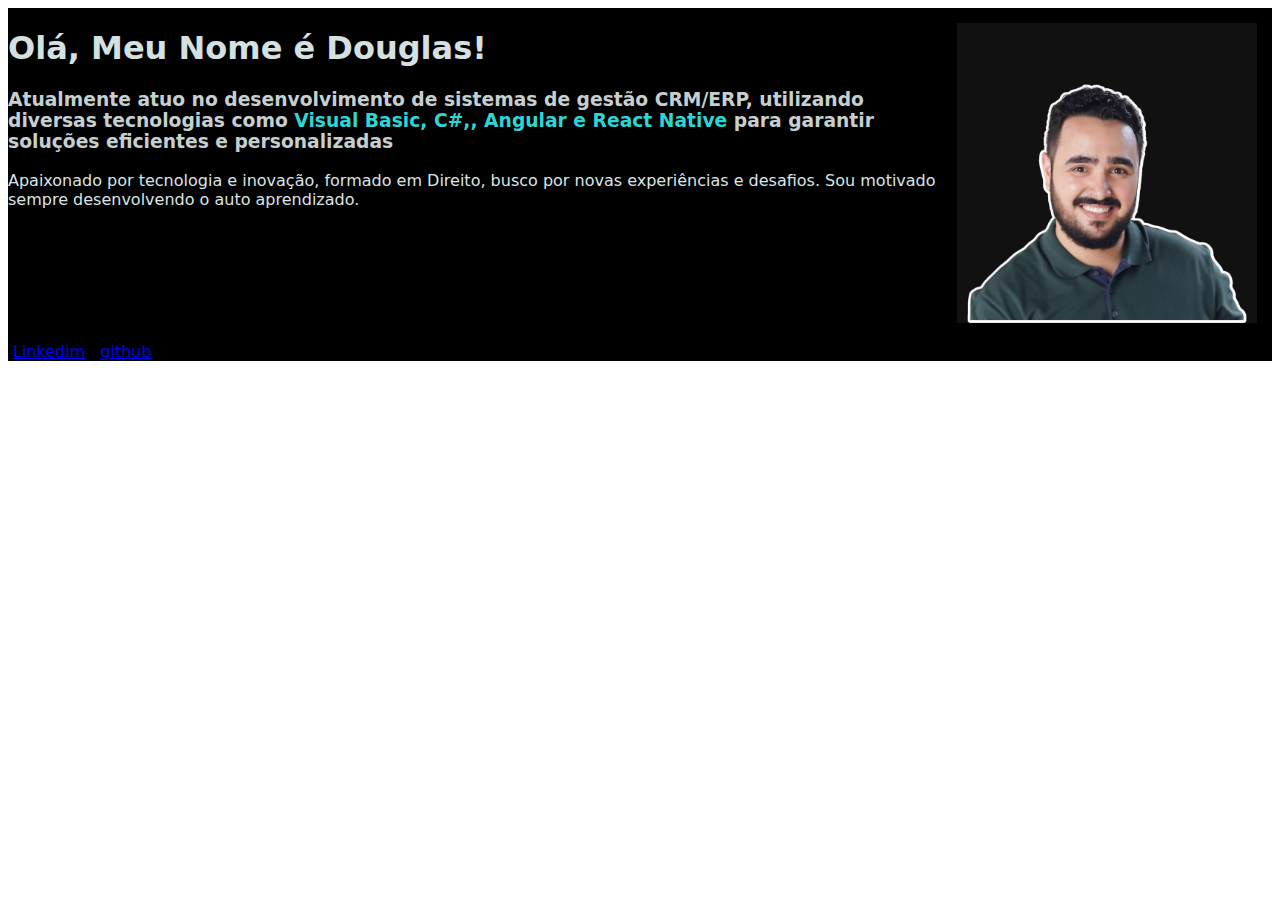
==== index.html @ d0aa86dc "primeiros passos" ====
<!DOCTYPE html>
<html lang="pt-br">

<head>
    <meta charset="UTF-8">
    <meta http-equiv="X-UA-Compatible" content="IE=edge">
    <meta name="viewport" content="width=device-width, initial-scale=1.0">
    <title>Apresentação</title>
    <link rel="stylesheet" href="styles.css">
</head>

<body>
    <main>
        <div id="global">
            <div id="escopoPrincipal">
                <div id="textos">
                    <h1 id="tituloPage">Olá, Meu Nome é Douglas!</h1>
                    <h3 id="subTituloPage">Atualmente atuo no desenvolvimento de sistemas de gestão CRM/ERP, utilizando
                        diversas
                        tecnologias como <strong id="tecnologias">
                            Visual Basic, C#,, Angular e React Native</strong> para garantir soluções eficientes e
                        personalizadas</h3>
                    <p id="paragrafoPage">Apaixonado por tecnologia e inovação, formado em Direito, busco por novas
                        experiências
                        e desafios. Sou
                        motivado sempre desenvolvendo o auto aprendizado.
                    </p>
                </div>
                <div id="divImagem">
                    <img id="imagePerfil" src="imagePerfil.png">
                </div>
            </div>
            <div>
                <a id="linkLinkedim" href="https://www.linkedin.com/in/douglasmresende/">Linkedim</a>
                <a id="github" href="https://github.com/dmresende">github</a>
            </div>

        </div>

    </main>
    <footer>
    </footer>
</body>

</html>
---- styles.css ----
#global {
    font-family: system-ui, -apple-system, BlinkMacSystemFont, 'Segoe UI', Roboto, Oxygen, Ubuntu, Cantarell, 'Open Sans', 'Helvetica Neue', sans-serif;
    background-color: black;

}

#escopoPrincipal {
    display: flex;
}

#tituloPage {
    color: rgb(213, 224, 224);
}

#subTituloPage {
    color: rgb(198, 207, 207);

}

#tecnologias {
    color: rgb(46, 213, 213);

}

#paragrafoPage {
    color: rgb(218, 228, 228);

}

#imagePerfil {
    width: 300px;
    height: 300px;
    padding: 15px;

}


#linkLinkedim {
    padding: 5px;


}

#github {
    padding: 5px;
}
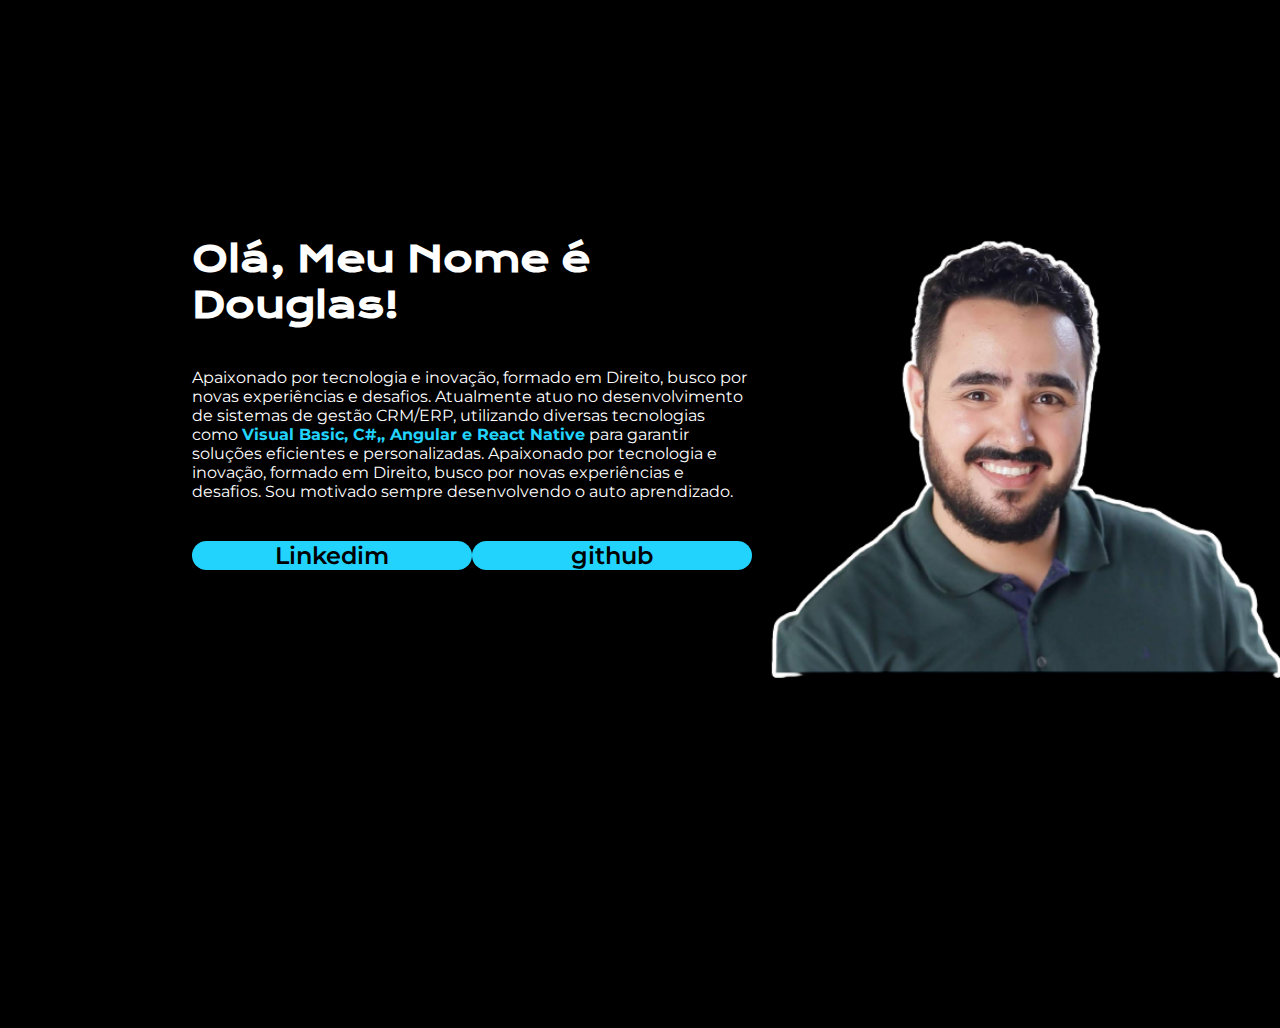
==== commit 122f078f: "Ajustes na pagina" ====
--- a/index.html
+++ b/index.html
@@ -10,36 +10,25 @@
 </head>
 
 <body>
-    <main>
-        <div id="global">
-            <div id="escopoPrincipal">
-                <div id="textos">
-                    <h1 id="tituloPage">Olá, Meu Nome é Douglas!</h1>
-                    <h3 id="subTituloPage">Atualmente atuo no desenvolvimento de sistemas de gestão CRM/ERP, utilizando
-                        diversas
-                        tecnologias como <strong id="tecnologias">
-                            Visual Basic, C#,, Angular e React Native</strong> para garantir soluções eficientes e
-                        personalizadas</h3>
-                    <p id="paragrafoPage">Apaixonado por tecnologia e inovação, formado em Direito, busco por novas
-                        experiências
-                        e desafios. Sou
-                        motivado sempre desenvolvendo o auto aprendizado.
-                    </p>
-                </div>
-                <div id="divImagem">
-                    <img id="imagePerfil" src="imagePerfil.png">
-                </div>
+    <main class="apreentacao">
+        <section class="apresentacao__conteudo">
+            <h1 class="apresentacao__titulo">Olá, Meu Nome é Douglas!</h1>
+            <p class="apresentacao__descricao">
+                Apaixonado por tecnologia e inovação, formado em Direito, busco por novas
+                experiências e desafios. Atualmente atuo no desenvolvimento de sistemas de gestão CRM/ERP,
+                utilizando diversas tecnologias como <strong id="tecnologias"> Visual Basic, C#,, Angular e React
+                    Native</strong> para garantir soluções eficientes e personalizadas. Apaixonado por tecnologia e
+                inovação, formado em Direito, busco por novas experiências e desafios. Sou motivado sempre desenvolvendo
+                o auto aprendizado.
+            </p>
+            <div class="apreentacao__links">
+                <a class="apreentacao__links_link" href="https://www.linkedin.com/in/douglasmresende/">Linkedim</a>
+                <a class="apreentacao__links_link" href=" https://github.com/dmresende">github</a>
             </div>
-            <div>
-                <a id="linkLinkedim" href="https://www.linkedin.com/in/douglasmresende/">Linkedim</a>
-                <a id="github" href="https://github.com/dmresende">github</a>
-            </div>
+        </section>
 
-        </div>
-
+        <img id="imagePerfil" src="imagePerfil.png">
     </main>
-    <footer>
-    </footer>
 </body>
 
 </html>--- a/styles.css
+++ b/styles.css
@@ -1,46 +1,71 @@
-#global {
-    font-family: system-ui, -apple-system, BlinkMacSystemFont, 'Segoe UI', Roboto, Oxygen, Ubuntu, Cantarell, 'Open Sans', 'Helvetica Neue', sans-serif;
-    background-color: black;
+@import url('https://fonts.googleapis.com/css2?family=Krona+One&family=Montserrat:wght@400;600&display=swap');
 
+
+* {
+    margin: 0;
+    padding: 0;
+}
+
+.apreentacao {
+    margin: 10% 15%;
+    display: flex;
+    align-items: center;
+    justify-content: space-between;
+}
+
+.apresentacao__conteudo {
+    width: 630px;
+    display: flex;
+    flex-direction: column;
+    gap: 40px;
+}
+
+.apresentacao__titulo {
+    font-size: 36px;
+    font-family: 'Krona One', sans-serif;
+}
+
+.apresentacao__descricao {
+    font-size: 24;
+    font-family: 'Montserrat', sans-serif;
+}
+
+.apreentacao__links {
+    display: flex;
+    justify-content: space-between;
+}
+
+.apreentacao__links_link {
+    background-color: #22D4FD;
+    width: 280px;
+    text-align: center;
+    border-radius: 16px;
+    font-size: 24px;
+    font-weight: 600;
+    padding: 21.5 0;
+    text-decoration: none;
+    color: #000000;
+    font-family: 'Montserrat', sans-serif;
+
+}
+
+body {
+    height: 100vh;
+    box-sizing: border-box;
+    background-color: #000000;
+    color: #FFFFFF;
 }
 
 #escopoPrincipal {
     display: flex;
-}
-
-#tituloPage {
-    color: rgb(213, 224, 224);
-}
-
-#subTituloPage {
-    color: rgb(198, 207, 207);
-
+    color: #FFFFFF;
 }
 
 #tecnologias {
-    color: rgb(46, 213, 213);
-
-}
-
-#paragrafoPage {
-    color: rgb(218, 228, 228);
-
+    color: #22D4FD
 }
 
 #imagePerfil {
-    width: 300px;
-    height: 300px;
-    padding: 15px;
-
-}
-
-
-#linkLinkedim {
-    padding: 5px;
-
-
-}
-
-#github {
-    padding: 5px;
+    width: 550px;
+    height: 550px;
 }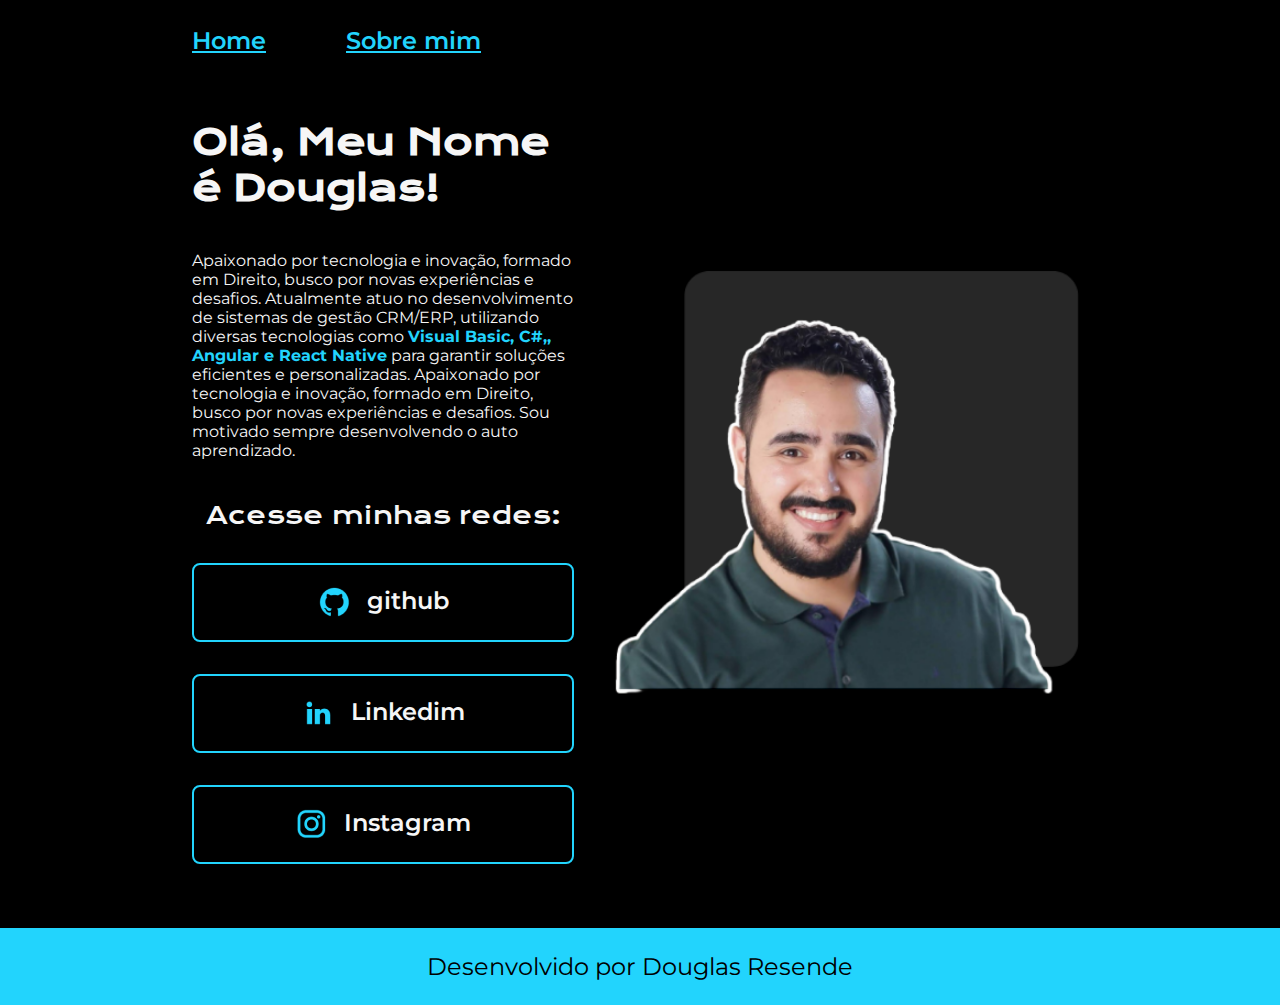
==== commit eba10dad: "Assets e inclusao de nova pagina" ====
--- a/index.html
+++ b/index.html
@@ -6,11 +6,17 @@
     <meta http-equiv="X-UA-Compatible" content="IE=edge">
     <meta name="viewport" content="width=device-width, initial-scale=1.0">
     <title>Apresentação</title>
-    <link rel="stylesheet" href="styles.css">
+    <link rel="stylesheet" href="./styles/styles.css">
 </head>
 
 <body>
-    <main class="apreentacao">
+    <header class="cabecalho">
+        <nav class="cabecalho__menu">
+            <a class="cabecalho__menu__link" href="index.html">Home</a>
+            <a class="cabecalho__menu__link" href="about.html">Sobre mim</a>
+        </nav>
+    </header>
+    <main class="apresentacao">
         <section class="apresentacao__conteudo">
             <h1 class="apresentacao__titulo">Olá, Meu Nome é Douglas!</h1>
             <p class="apresentacao__descricao">
@@ -21,14 +27,22 @@
                 inovação, formado em Direito, busco por novas experiências e desafios. Sou motivado sempre desenvolvendo
                 o auto aprendizado.
             </p>
-            <div class="apreentacao__links">
-                <a class="apreentacao__links_link" href="https://www.linkedin.com/in/douglasmresende/">Linkedim</a>
-                <a class="apreentacao__links_link" href=" https://github.com/dmresende">github</a>
+            <div class="apresentacao__links">
+                <h2 class="apresentacao__subtitulo">Acesse minhas redes:</h2>
+                <a class="apresentacao__links_link" href=" https://github.com/dmresende">
+                    <img src="./assets/github.png">github</a>
+                <a class="apresentacao__links_link" href="https://www.linkedin.com/in/douglasmresende/">
+                    <img src="./assets/linkedin.png">Linkedim</a>
+                <a class="apresentacao__links_link" href="https://www.instagram.com/d.resende_/">
+                    <img src="./assets/instagram.png">Instagram</a>
             </div>
         </section>
+        <img id="imagePerfil" src="./assets/imagePerfilTESTE.png">
+    </main>
+    <footer class="rodape">
+        <p>Desenvolvido por Douglas Resende</p>
+    </footer>
 
-        <img id="imagePerfil" src="imagePerfil.png">
-    </main>
 </body>
 
 </html>--- a/styles/styles.css
+++ b/styles/styles.css
@@ -0,0 +1,127 @@
+@import url('https://fonts.googleapis.com/css2?family=Krona+One&family=Montserrat:wght@400;600&display=swap');
+
+:root {
+    --cor-primaria: #000000;
+    --cor-secundaria: #F6F6F6;
+    --cor-terciaria: #22D4FD;
+    --cor-hover: #272727;
+
+    --fonte-primaria: 'Krona One', sans-serif;
+    --fonte-secundaria: 'Montserrat', sans-serif;
+}
+
+* {
+    margin: 0;
+    padding: 0;
+}
+
+.cabecalho {
+    padding: 2% 0% 0% 15%;
+
+}
+
+.cabecalho__menu {
+    display: flex;
+    gap: 80px;
+    text-decoration: none;
+}
+
+.cabecalho__menu__link {
+    color: var(--cor-terciaria);
+    font-family: 'Montserrat', sans-serif;
+    font-size: 24px;
+    font-weight: 600;
+
+}
+
+.apresentacao {
+    padding: 5% 15%;
+    display: flex;
+    align-items: center;
+    justify-content: space-between;
+}
+
+.apresentacao__conteudo {
+    width: 630px;
+    display: flex;
+    flex-direction: column;
+    gap: 40px;
+}
+
+.apresentacao__titulo {
+    font-size: 36px;
+    font-family: 'Krona One', sans-serif;
+}
+
+.apresentacao__descricao {
+    font-size: 24;
+    font-family: 'Montserrat', sans-serif;
+}
+
+.apresentacao__links {
+    display: flex;
+    flex-direction: column;
+    align-items: center;
+    justify-content: space-between;
+    gap: 32px;
+}
+
+.apresentacao__subtitulo {
+    font-family: 'Krona One', sans-serif;
+    font-weight: 400;
+    font-size: 24px;
+
+}
+
+.apresentacao__links_link {
+    /* background-color: #22D4FD; */
+    display: flex;
+    justify-content: center;
+    gap: 16px;
+    border: 2px solid var(--cor-terciaria);
+    width: 378px;
+    text-align: center;
+    border-radius: 8px;
+    font-size: 24px;
+    font-weight: 600;
+    padding: 21.5px 0;
+    text-decoration: none;
+    color: var(--cor-secundaria);
+    font-family: 'Montserrat', sans-serif;
+
+}
+
+.apresentacao__links_link:hover {
+    background-color: var(--cor-hover);
+}
+
+body {
+    /* height: 100vh; */
+    box-sizing: border-box;
+    background-color: var(--cor-primaria);
+    color: var(--cor-secundaria);
+}
+
+#escopoPrincipal {
+    display: flex;
+    color: var(--cor-secundaria);
+}
+
+#tecnologias {
+    color: var(--cor-terciaria);
+}
+
+#imagePerfil {
+    width: 550px;
+    height: 550px;
+}
+
+.rodape {
+    padding: 24px;
+    color: var(--cor-primaria);
+    background-color: var(--cor-terciaria);
+    text-align: center;
+    font-family: 'Montserrat', sans-serif;
+    font-size: 24px;
+    font-weight: 400;
+}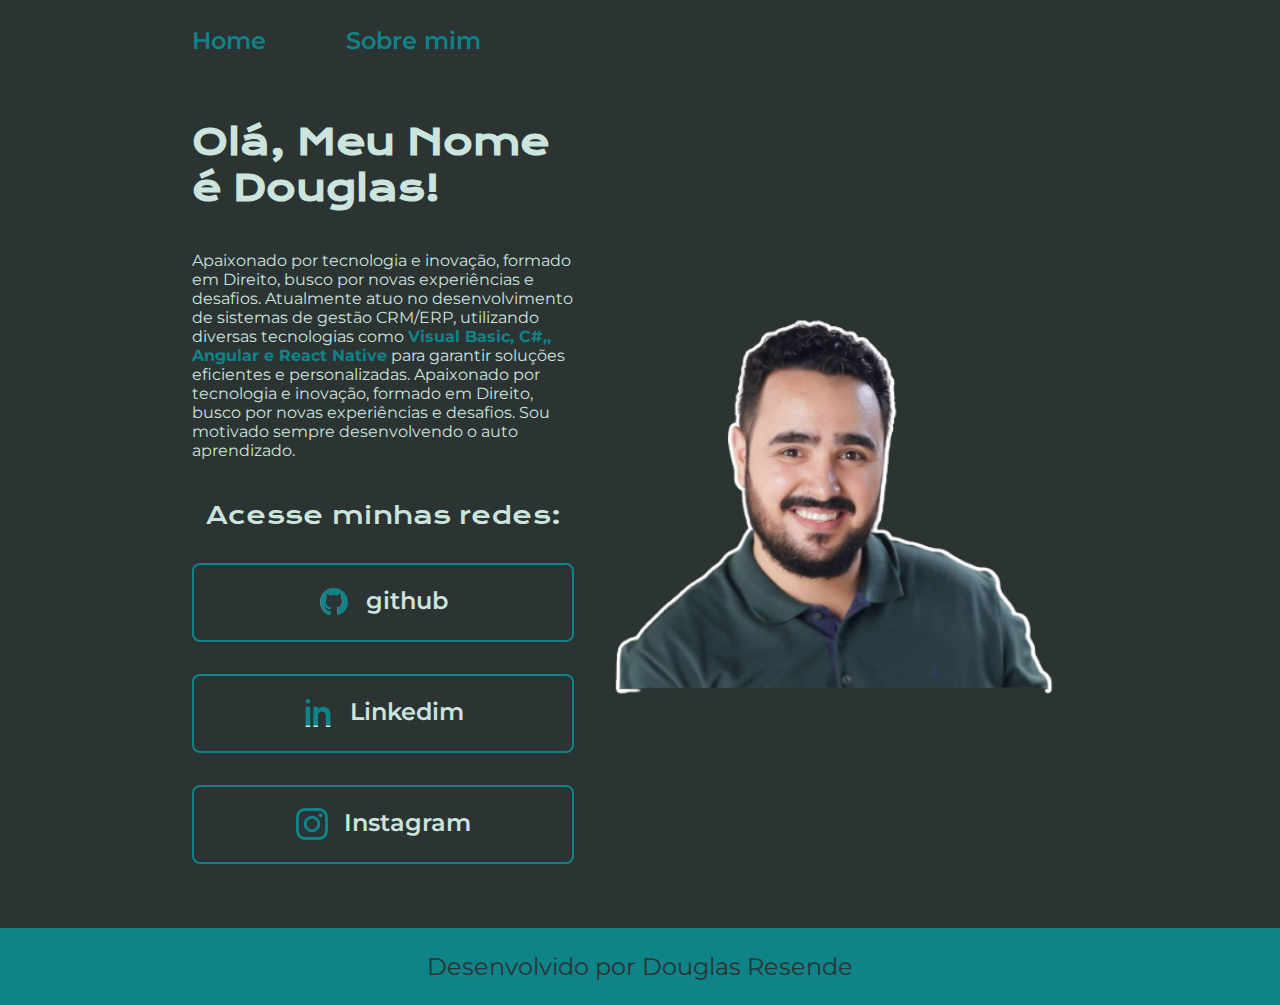
==== commit b49e3314: "ajuste paleta de cores e icones" ====
--- a/index.html
+++ b/index.html
@@ -30,11 +30,11 @@
             <div class="apresentacao__links">
                 <h2 class="apresentacao__subtitulo">Acesse minhas redes:</h2>
                 <a class="apresentacao__links_link" href=" https://github.com/dmresende">
-                    <img src="./assets/github.png">github</a>
+                    <img src="./assets/githubV.svg" class="githubIcon">github</a>
                 <a class="apresentacao__links_link" href="https://www.linkedin.com/in/douglasmresende/">
-                    <img src="./assets/linkedin.png">Linkedim</a>
+                    <img src="./assets/linkedinV.svg" class="linkedinIcon">Linkedim</a>
                 <a class="apresentacao__links_link" href="https://www.instagram.com/d.resende_/">
-                    <img src="./assets/instagram.png">Instagram</a>
+                    <img src="./assets/instagramV.svg" class="instagramIcon">Instagram</a>
             </div>
         </section>
         <img id="imagePerfil" src="./assets/imagePerfilTESTE.png">
--- a/styles/styles.css
+++ b/styles/styles.css
@@ -1,15 +1,21 @@
 @import url('https://fonts.googleapis.com/css2?family=Krona+One&family=Montserrat:wght@400;600&display=swap');
 
+/* variáveis  */
 :root {
-    --cor-primaria: #000000;
-    --cor-secundaria: #F6F6F6;
-    --cor-terciaria: #22D4FD;
-    --cor-hover: #272727;
+    --cor-primaria: #2C3333;
+    --cor-secundaria: #CBE4DE;
+    --cor-terciaria: #0E8388;
+    --cor-hover: #2E4F4F;
+    /* --cor-primaria: #000000; */
+    /* --cor-secundaria: #F6F6F6; */
+    /* --cor-terciaria: #22D4FD; */
+    /* --cor-hover: #272727; */
 
     --fonte-primaria: 'Krona One', sans-serif;
     --fonte-secundaria: 'Montserrat', sans-serif;
 }
 
+/* reset */
 * {
     margin: 0;
     padding: 0;
@@ -21,16 +27,17 @@
 }
 
 .cabecalho__menu {
+    font-family: var(--fonte-secundaria);
     display: flex;
     gap: 80px;
-    text-decoration: none;
 }
 
 .cabecalho__menu__link {
     color: var(--cor-terciaria);
-    font-family: 'Montserrat', sans-serif;
+    font-family: var(--fonte-secundaria);
     font-size: 24px;
     font-weight: 600;
+    text-decoration: none;
 
 }
 
@@ -50,12 +57,12 @@
 
 .apresentacao__titulo {
     font-size: 36px;
-    font-family: 'Krona One', sans-serif;
+    font-family: var(--fonte-primaria);
 }
 
 .apresentacao__descricao {
     font-size: 24;
-    font-family: 'Montserrat', sans-serif;
+    font-family: var(--fonte-secundaria);
 }
 
 .apresentacao__links {
@@ -67,7 +74,7 @@
 }
 
 .apresentacao__subtitulo {
-    font-family: 'Krona One', sans-serif;
+    font-family: var(--fonte-primaria);
     font-weight: 400;
     font-size: 24px;
 
@@ -87,12 +94,27 @@
     padding: 21.5px 0;
     text-decoration: none;
     color: var(--cor-secundaria);
-    font-family: 'Montserrat', sans-serif;
+    font-family: var(--fonte-secundaria);
 
 }
 
 .apresentacao__links_link:hover {
     background-color: var(--cor-hover);
+}
+
+.githubIcon {
+    width: 32px;
+    height: 32px;
+}
+
+.linkedinIcon {
+    width: 32px;
+    height: 32px;
+}
+
+.instagramIcon {
+    width: 32px;
+    height: 32px;
 }
 
 body {
@@ -121,7 +143,7 @@
     color: var(--cor-primaria);
     background-color: var(--cor-terciaria);
     text-align: center;
-    font-family: 'Montserrat', sans-serif;
+    font-family: var(--fonte-secundaria);
     font-size: 24px;
     font-weight: 400;
 }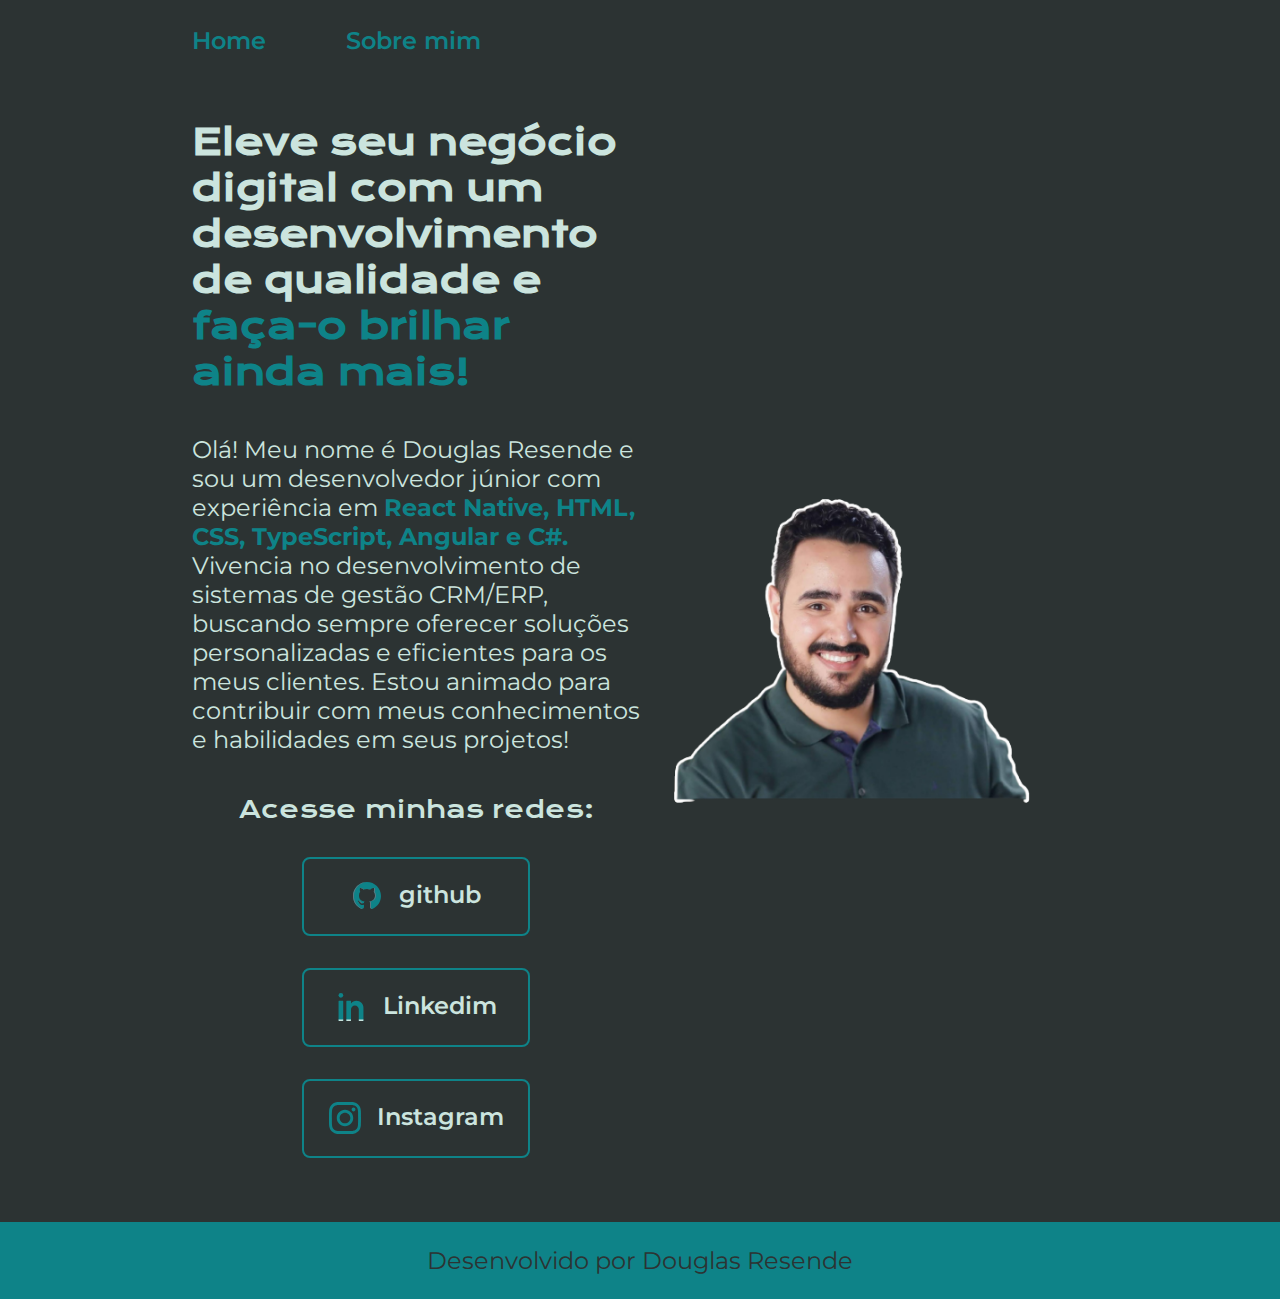
==== commit 0811ad18: "ajustes css" ====
--- a/index.html
+++ b/index.html
@@ -18,26 +18,28 @@
     </header>
     <main class="apresentacao">
         <section class="apresentacao__conteudo">
-            <h1 class="apresentacao__titulo">Olá, Meu Nome é Douglas!</h1>
+            <h1 class="apresentacao__titulo">Eleve seu negócio digital com um desenvolvimento de qualidade
+                e <strong id="tecnologias">faça-o brilhar ainda mais!</strong> </h1>
             <p class="apresentacao__descricao">
-                Apaixonado por tecnologia e inovação, formado em Direito, busco por novas
-                experiências e desafios. Atualmente atuo no desenvolvimento de sistemas de gestão CRM/ERP,
-                utilizando diversas tecnologias como <strong id="tecnologias"> Visual Basic, C#,, Angular e React
-                    Native</strong> para garantir soluções eficientes e personalizadas. Apaixonado por tecnologia e
-                inovação, formado em Direito, busco por novas experiências e desafios. Sou motivado sempre desenvolvendo
-                o auto aprendizado.
+                Olá! Meu nome é Douglas Resende e sou um desenvolvedor júnior com experiência em
+                <strong id="tecnologias">
+                    React Native, HTML, CSS, TypeScript, Angular e C#.
+                </strong>
+                Vivencia no desenvolvimento de sistemas de gestão CRM/ERP, buscando sempre oferecer
+                soluções personalizadas e eficientes para os meus clientes. Estou animado para contribuir com meus
+                conhecimentos e habilidades em seus projetos!
             </p>
             <div class="apresentacao__links">
                 <h2 class="apresentacao__subtitulo">Acesse minhas redes:</h2>
-                <a class="apresentacao__links_link" href=" https://github.com/dmresende">
+                <a class="apresentacao__links_navegacao" href=" https://github.com/dmresende">
                     <img src="./assets/githubV.svg" class="githubIcon">github</a>
-                <a class="apresentacao__links_link" href="https://www.linkedin.com/in/douglasmresende/">
+                <a class="apresentacao__links_navegacao" href="https://www.linkedin.com/in/douglasmresende/">
                     <img src="./assets/linkedinV.svg" class="linkedinIcon">Linkedim</a>
-                <a class="apresentacao__links_link" href="https://www.instagram.com/d.resende_/">
+                <a class="apresentacao__links_navegacao" href="https://www.instagram.com/d.resende_/">
                     <img src="./assets/instagramV.svg" class="instagramIcon">Instagram</a>
             </div>
         </section>
-        <img id="imagePerfil" src="./assets/imagePerfilTESTE.png">
+        <img class="apresentacao__imagePerfil" src="./assets/imagePerfilTESTE.png">
     </main>
     <footer class="rodape">
         <p>Desenvolvido por Douglas Resende</p>
--- a/styles/styles.css
+++ b/styles/styles.css
@@ -35,7 +35,7 @@
 .cabecalho__menu__link {
     color: var(--cor-terciaria);
     font-family: var(--fonte-secundaria);
-    font-size: 24px;
+    font-size: 1.5rem;
     font-weight: 600;
     text-decoration: none;
 
@@ -49,19 +49,19 @@
 }
 
 .apresentacao__conteudo {
-    width: 630px;
+    width: 50%;
     display: flex;
     flex-direction: column;
     gap: 40px;
 }
 
 .apresentacao__titulo {
-    font-size: 36px;
+    font-size: 2.25rem;
     font-family: var(--fonte-primaria);
 }
 
 .apresentacao__descricao {
-    font-size: 24;
+    font-size: 1.5rem;
     font-family: var(--fonte-secundaria);
 }
 
@@ -76,26 +76,23 @@
 .apresentacao__subtitulo {
     font-family: var(--fonte-primaria);
     font-weight: 400;
-    font-size: 24px;
-
+    font-size: 1.5rem;
 }
 
-.apresentacao__links_link {
-    /* background-color: #22D4FD; */
+.apresentacao__links_navegacao {
     display: flex;
     justify-content: center;
     gap: 16px;
     border: 2px solid var(--cor-terciaria);
-    width: 378px;
+    width: 50%;
     text-align: center;
     border-radius: 8px;
-    font-size: 24px;
+    font-size: 1.5rem;
     font-weight: 600;
     padding: 21.5px 0;
     text-decoration: none;
     color: var(--cor-secundaria);
     font-family: var(--fonte-secundaria);
-
 }
 
 .apresentacao__links_link:hover {
@@ -133,9 +130,8 @@
     color: var(--cor-terciaria);
 }
 
-#imagePerfil {
-    width: 550px;
-    height: 550px;
+.apresentacao__imagePerfil {
+    width: 50%
 }
 
 .rodape {
@@ -144,6 +140,6 @@
     background-color: var(--cor-terciaria);
     text-align: center;
     font-family: var(--fonte-secundaria);
-    font-size: 24px;
+    font-size: 1.5rem;
     font-weight: 400;
 }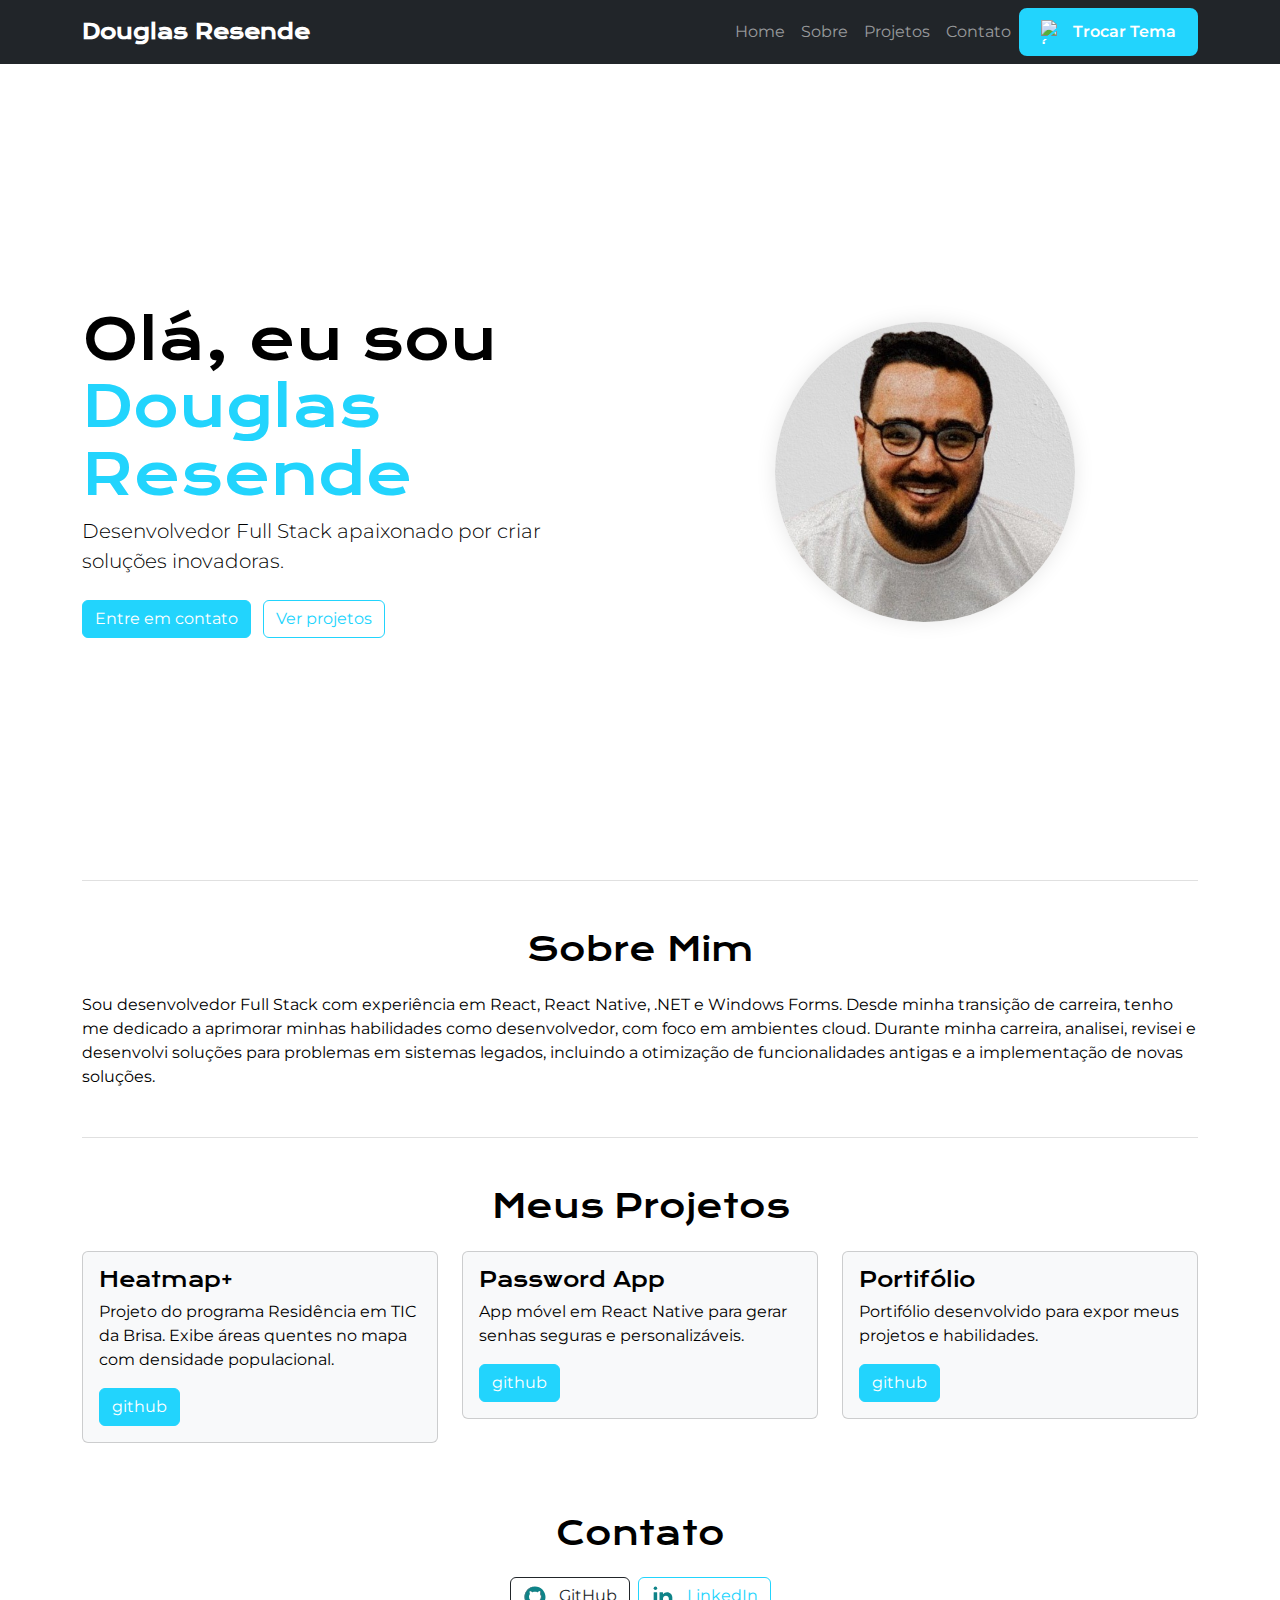
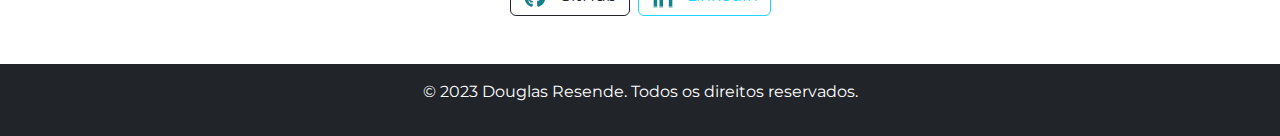
==== commit 83066616: ":recycle: refactor: refatorado projeto." ====
--- a/index.html
+++ b/index.html
@@ -1,50 +1,129 @@
 <!DOCTYPE html>
-<html lang="pt-br">
-
+<html lang="pt-br" data-theme="light">
 <head>
     <meta charset="UTF-8">
-    <meta http-equiv="X-UA-Compatible" content="IE=edge">
     <meta name="viewport" content="width=device-width, initial-scale=1.0">
-    <title>Apresentação</title>
+    <title>Portfólio - Douglas Resende</title>
+    <link href="https://cdn.jsdelivr.net/npm/bootstrap@5.3.0-alpha1/dist/css/bootstrap.min.css" rel="stylesheet">
     <link rel="stylesheet" href="./styles/styles.css">
 </head>
-
 <body>
-    <header class="cabecalho">
-        <nav class="cabecalho__menu">
-            <a class="cabecalho__menu__link" href="index.html">Home</a>
-            <a class="cabecalho__menu__link" href="about.html">Sobre mim</a>
+    <header class="bg-dark">
+        <nav class="navbar navbar-expand-lg navbar-dark container">
+            <div class="container-fluid">
+                <a class="navbar-brand" href="#">Douglas Resende</a>
+                <button class="navbar-toggler" type="button" data-bs-toggle="collapse" data-bs-target="#navbarNav" aria-controls="navbarNav" aria-expanded="false" aria-label="Toggle navigation">
+                    <span class="navbar-toggler-icon"></span>
+                </button>
+                <div class="collapse navbar-collapse" id="navbarNav">
+                    <ul class="navbar-nav ms-auto">
+                        <li class="nav-item">
+                            <a class="nav-link" href="#home">Home</a>
+                        </li>
+                        <li class="nav-item">
+                            <a class="nav-link" href="#sobre">Sobre</a>
+                        </li>
+                        <li class="nav-item">
+                            <a class="nav-link" href="#projetos">Projetos</a>
+                        </li>
+                        <li class="nav-item">
+                            <a class="nav-link" href="#contato">Contato</a>
+                        </li>
+                    </ul>
+                    <button id="theme-toggle" class="apresentacao__links_navegacao">
+                        <img src="./assets/theme-icon.svg" alt="Ícone de tema">
+                        Trocar Tema
+                    </button>
+                </div>
+            </div>
         </nav>
     </header>
-    <main class="apresentacao">
-        <section class="apresentacao__conteudo">
-            <h1 class="apresentacao__titulo">Eleve seu negócio digital com um desenvolvimento de qualidade
-                e <strong id="tecnologias">faça-o brilhar ainda mais!</strong> </h1>
-            <p class="apresentacao__descricao">
-                Olá! Meu nome é Douglas Resende e sou um desenvolvedor júnior com experiência em
-                <strong id="tecnologias">
-                    React Native, HTML, CSS, TypeScript, Angular e C#.
-                </strong>
-                Vivencia no desenvolvimento de sistemas de gestão CRM/ERP, buscando sempre oferecer
-                soluções personalizadas e eficientes para os meus clientes. Estou animado para contribuir com meus
-                conhecimentos e habilidades em seus projetos!
-            </p>
-            <div class="apresentacao__links">
-                <h2 class="apresentacao__subtitulo">Acesse minhas redes:</h2>
-                <a class="apresentacao__links_navegacao" href=" https://github.com/dmresende">
-                    <img src="./assets/githubV.svg" class="githubIcon">github</a>
-                <a class="apresentacao__links_navegacao" href="https://www.linkedin.com/in/douglasmresende/">
-                    <img src="./assets/linkedinV.svg" class="linkedinIcon">Linkedim</a>
-                <a class="apresentacao__links_navegacao" href="https://www.instagram.com/d.resende_/">
-                    <img src="./assets/instagramV.svg" class="instagramIcon">Instagram</a>
+
+    <main class="container mt-5">
+        <section id="home" class="row align-items-center">
+            <div class="col-md-6">
+                <h1 class="display-4">Olá, eu sou <span class="text-primary">Douglas Resende</span></h1>
+                <p class="lead">Desenvolvedor Full Stack apaixonado por criar soluções inovadoras.</p>
+                <div class="mt-4">
+                    <a href="#contato" class="btn btn-primary me-2">Entre em contato</a>
+                    <a href="#projetos" class="btn btn-outline-primary">Ver projetos</a>
+                </div>
+            </div>
+            <div class="col-md-6 text-center">
+                <img class="img-fluid rounded-circle" src="./assets/imagePerfil.jfif" alt="Foto de perfil de Douglas Resende">
             </div>
         </section>
-        <img class="apresentacao__imagePerfil" src="./assets/imagePerfilTESTE.png">
+
+        <section id="sobre" class="mt-5">
+            <h2 class="text-center mb-4">Sobre Mim</h2>
+            <p>
+                Sou desenvolvedor Full Stack com experiência em React, React Native, .NET e Windows Forms. Desde minha transição de carreira, tenho me dedicado a aprimorar minhas habilidades como desenvolvedor, com foco em ambientes cloud. Durante minha carreira, analisei, revisei e desenvolvi soluções para problemas em sistemas legados, incluindo a otimização de funcionalidades antigas e a implementação de novas soluções.
+            </p>
+        </section>
+
+        <section id="projetos" class="mt-5">
+            <h2 class="text-center mb-4">Meus Projetos</h2>
+            <div class="row">
+                <div class="col-md-4 mb-4">
+                    <div class="card">
+                        <div class="card-body">
+                            <h5 class="card-title">Heatmap+</h5>
+                            <p class="card-text">Projeto do programa Residência em TIC da Brisa. Exibe áreas quentes no mapa com densidade populacional.</p>
+                            <a href="https://github.com/dmresende/brisaEcombr" class="btn btn-primary">github</a>
+                        </div>
+                    </div>
+                </div>
+                <div class="col-md-4 mb-4">
+                    <div class="card">
+                        <div class="card-body">
+                            <h5 class="card-title">Password App</h5>
+                            <p class="card-text">App móvel em React Native para gerar senhas seguras e personalizáveis.</p>
+                            <a href="https://github.com/dmresende/password-app" class="btn btn-primary">github</a>
+                        </div>
+                    </div>
+                </div>
+                <div class="col-md-4 mb-4">
+                    <div class="card">
+                        <div class="card-body">
+                            <h5 class="card-title">Portifólio</h5>
+                            <p class="card-text">Portifólio desenvolvido para expor meus projetos e habilidades.</p>
+                            <a href="https://github.com/dmresende/portfolio" class="btn btn-primary">github</a>
+                        </div>
+                    </div>
+                </div>
+            </div>
+        </section>
+
+        <section id="contato" class="mt-5">
+            <h2 class="text-center mb-4">Contato</h2>
+            <div class="row justify-content-center">
+                <div class="col-md-6">
+                    <div class="d-flex justify-content-center">
+                        <a href="https://github.com/seu-usuario" class="btn btn-outline-dark me-2">
+                            <img src="./assets/githubV.svg" alt="GitHub" width="24" height="24" class="me-2">
+                            GitHub
+                        </a>
+                        <a href="https://www.linkedin.com/in/douglasmresende/" class="btn btn-outline-primary">
+                            <img src="./assets/linkedinV.svg" alt="LinkedIn" width="24" height="24" class="me-2">
+                            LinkedIn
+                        </a>
+                    </div>
+                </div>
+            </div>
+        </section>
     </main>
-    <footer class="rodape">
-        <p>Desenvolvido por Douglas Resende</p>
+
+    <footer class="bg-dark text-white text-center py-3 mt-5">
+        <p>&copy; 2023 Douglas Resende. Todos os direitos reservados.</p>
     </footer>
 
+    <button id="btnVoltarAoTopo" class="btn btn-primary btn-lg rounded-circle" style="position: fixed; bottom: 20px; right: 20px; display: none; width: 50px; height: 50px; padding: 0;">
+        <svg xmlns="http://www.w3.org/2000/svg" width="24" height="24" fill="currentColor" class="bi bi-arrow-up" viewBox="0 0 16 16">
+            <path fill-rule="evenodd" d="M8 15a.5.5 0 0 0 .5-.5V2.707l3.146 3.147a.5.5 0 0 0 .708-.708l-4-4a.5.5 0 0 0-.708 0l-4 4a.5.5 0 1 0 .708.708L7.5 2.707V14.5a.5.5 0 0 0 .5.5z"/>
+        </svg>
+    </button>
+
+    <script src="https://cdn.jsdelivr.net/npm/bootstrap@5.3.0-alpha1/dist/js/bootstrap.bundle.min.js"></script>
+    <script src="index.js"></script>
 </body>
-
-</html>+</html>
--- a/styles/styles.css
+++ b/styles/styles.css
@@ -13,6 +13,39 @@
 
     --fonte-primaria: 'Krona One', sans-serif;
     --fonte-secundaria: 'Montserrat', sans-serif;
+
+    --bg-color: #ffffff;
+    --text-color: #000000;
+    --primary-color: #22D4FD;
+    --secondary-color: #1cb8d9;
+    --button-text: #ffffff;
+    --card-bg: #f8f9fa;
+    --card-text: #000000;
+}
+
+[data-theme="dark"] {
+    --bg-color: #000000;
+    --text-color: #ffffff;
+    --primary-color: #22D4FD;
+    --secondary-color: #1cb8d9;
+    --button-text: #000000;
+    --card-bg: #333333;
+    --card-text: #ffffff;
+}
+
+body {
+    background-color: var(--bg-color);
+    color: var(--text-color);
+}
+
+/* Estilo específico para os cards de projetos */
+.card {
+    background-color: var(--card-bg);
+    color: var(--card-text);
+}
+
+.card-title, .card-text {
+    color: var(--card-text);
 }
 
 /* reset */
@@ -22,23 +55,20 @@
 }
 
 .cabecalho {
-    padding: 2% 0% 0% 15%;
-
+    padding: 2% 0 0 15%;
 }
 
 .cabecalho__menu {
-    font-family: var(--fonte-secundaria);
     display: flex;
     gap: 80px;
 }
 
 .cabecalho__menu__link {
-    color: var(--cor-terciaria);
-    font-family: var(--fonte-secundaria);
+    font-family: 'Montserrat', sans-serif;
     font-size: 1.5rem;
     font-weight: 600;
+    color: #22D4FD;
     text-decoration: none;
-
 }
 
 .apresentacao {
@@ -46,6 +76,7 @@
     display: flex;
     align-items: center;
     justify-content: space-between;
+    gap: 82px;
 }
 
 .apresentacao__conteudo {
@@ -55,35 +86,40 @@
     gap: 40px;
 }
 
-.apresentacao__titulo {
+.apresentacao__conteudo__titulo {
     font-size: 2.25rem;
-    font-family: var(--fonte-primaria);
-}
-
-.apresentacao__descricao {
+    font-family: 'Krona One', sans-serif;
+}
+
+.titulo-destaque {
+    color: #22D4FD;
+}
+
+.apresentacao__conteudo__texto {
     font-size: 1.5rem;
-    font-family: var(--fonte-secundaria);
+    font-family: 'Montserrat', sans-serif;
 }
 
 .apresentacao__links {
     display: flex;
     flex-direction: column;
+    justify-content: space-between;
     align-items: center;
-    justify-content: space-between;
     gap: 32px;
 }
 
-.apresentacao__subtitulo {
-    font-family: var(--fonte-primaria);
+.apresentacao__links__subtitulo {
+    font-family: 'Krona One', sans-serif;
     font-weight: 400;
     font-size: 1.5rem;
 }
 
-.apresentacao__links_navegacao {
+.apresentacao__links__navegacao {
     display: flex;
     justify-content: center;
+    align-items: center;
     gap: 16px;
-    border: 2px solid var(--cor-terciaria);
+    border: 2px solid #22D4FD;
     width: 50%;
     text-align: center;
     border-radius: 8px;
@@ -91,55 +127,276 @@
     font-weight: 600;
     padding: 21.5px 0;
     text-decoration: none;
-    color: var(--cor-secundaria);
-    font-family: var(--fonte-secundaria);
-}
-
-.apresentacao__links_link:hover {
-    background-color: var(--cor-hover);
-}
-
-.githubIcon {
-    width: 32px;
-    height: 32px;
-}
-
+    color: #F6F6F6;
+    font-family: 'Montserrat', sans-serif;
+    transition: background-color 0.3s ease;
+}
+
+.apresentacao__links__navegacao:hover {
+    background-color: #272727;
+}
+
+.githubIcon,
 .linkedinIcon {
     width: 32px;
     height: 32px;
-}
-
-.instagramIcon {
-    width: 32px;
-    height: 32px;
-}
-
-body {
-    /* height: 100vh; */
-    box-sizing: border-box;
-    background-color: var(--cor-primaria);
-    color: var(--cor-secundaria);
-}
-
-#escopoPrincipal {
-    display: flex;
-    color: var(--cor-secundaria);
-}
-
-#tecnologias {
-    color: var(--cor-terciaria);
+    margin-right: 10px;
+}
+
+.apresentacao__links__link:hover {
+    background-color: #272727;
 }
 
 .apresentacao__imagePerfil {
-    width: 50%
+    width: 50%;
+    max-width: 400px;
+    border-radius: 50%; /* Arredondamento mais suave */
+    transition: transform 0.3s ease, box-shadow 0.3s ease; /* Transição suave */
+}
+
+.apresentacao__imagePerfil:hover {
+    box-shadow: 0 0 30px rgba(34, 212, 253, 0.5); /* Sombra mais intensa no hover */
 }
 
 .rodape {
+    color: #000000;
+    background-color: #22D4FD;
     padding: 24px;
-    color: var(--cor-primaria);
-    background-color: var(--cor-terciaria);
     text-align: center;
-    font-family: var(--fonte-secundaria);
+    font-family: 'Montserrat', sans-serif;
     font-size: 1.5rem;
     font-weight: 400;
-}+}
+
+body {
+    font-family: 'Montserrat', sans-serif;
+    color: #333;
+    background-color: var(--bg-color);
+    color: var(--text-color);
+}
+
+.navbar-brand {
+    font-family: 'Krona One', sans-serif;
+    font-weight: 600;
+}
+
+h1, h2, h3, h4, h5, h6 {
+    font-family: 'Krona One', sans-serif;
+}
+
+.text-primary {
+    color: #22D4FD !important;
+}
+
+.btn-primary {
+    background-color: #22D4FD;
+    border-color: #22D4FD;
+}
+
+.btn-primary:hover {
+    background-color: #1cb8d9;
+    border-color: #1cb8d9;
+}
+
+.btn-outline-primary {
+    color: #22D4FD;
+    border-color: #22D4FD;
+}
+
+.btn-outline-primary:hover {
+    background-color: #22D4FD;
+    border-color: #22D4FD;
+}
+
+#home {
+    min-height: 80vh;
+    display: flex;
+    align-items: center;
+}
+
+.img-fluid {
+    max-width: 300px;
+    box-shadow: 0 0 20px rgba(0, 0, 0, 0.1);
+}
+
+#projetos .card {
+    transition: transform 0.3s ease;
+}
+
+#projetos .card:hover {
+    transform: translateY(-5px);
+}
+
+footer {
+    margin-top: 50px;
+}
+
+@media (max-width: 768px) {
+    #home {
+        text-align: center;
+    }
+
+    #home .col-md-6:first-child {
+        margin-bottom: 2rem;
+    }
+}
+
+@media (max-width: 1200px) {
+    .cabecalho {
+        padding: 10%;
+    }
+
+    .cabecalho__menu {
+        justify-content: center;
+    }
+
+    .apresentacao {
+        flex-direction: column-reverse;
+        padding: 5%;
+    }
+
+    .apresentacao__conteudo {
+        width: auto;
+    }
+
+    .apresentacao__imagePerfil {
+        width: 60%;
+        max-width: 350px;
+    }
+
+    .apresentacao__links__navegacao {
+        width: 60%;
+    }
+}
+
+@media (max-width: 768px) {
+    .cabecalho__menu {
+        gap: 10px;
+    }
+
+    .apresentacao__conteudo__titulo {
+        font-size: 1.8rem;
+    }
+
+    .apresentacao__conteudo__texto {
+        font-size: 1.2rem;
+    }
+
+    .apresentacao__links__navegacao {
+        width: 100%;
+        font-size: 1.2rem;
+    }
+
+    .apresentacao__links__navegacao img {
+        width: 20px;
+        height: 20px;
+    }
+
+    .githubIcon,
+    .linkedinIcon {
+        width: 24px;
+        height: 24px;
+    }
+}
+
+@media (max-width: 480px) {
+    .cabecalho__menu__link {
+        font-size: 1rem;
+    }
+
+    .apresentacao__conteudo__titulo {
+        font-size: 1.5rem;
+    }
+
+    .apresentacao__conteudo__texto {
+        font-size: 1rem;
+    }
+
+    .apresentacao__links__subtitulo {
+        font-size: 1.2rem;
+    }
+
+    .apresentacao__links__navegacao {
+        font-size: 1rem;
+        padding: 15px 0;
+    }
+
+    .apresentacao__links__navegacao img {
+        width: 18px;
+        height: 18px;
+    }
+
+    .rodape {
+        font-size: 1rem;
+    }
+
+    .githubIcon,
+    .linkedinIcon {
+        width: 20px;
+        height: 20px;
+    }
+}
+
+#sobre, #projetos {
+    margin-top: 100px;
+    padding-top: 50px;
+    border-top: 1px solid #e0e0e0;  /* Adiciona uma linha divisória sutil */
+}
+
+.apresentacao__links_navegacao,
+#theme-toggle {
+    display: inline-flex;
+    align-items: center;
+    justify-content: center;
+    gap: 8px;
+    background-color: var(--primary-color);
+    color: var(--button-text);
+    border: 2px solid var(--primary-color);
+    padding: 10px 20px;
+    text-decoration: none;
+    font-weight: 600;
+    border-radius: 8px;
+    transition: all 0.3s ease;
+}
+
+.apresentacao__links_navegacao:hover,
+#theme-toggle:hover {
+    background-color: var(--secondary-color);
+    border-color: var(--secondary-color);
+}
+
+.apresentacao__links_navegacao img,
+#theme-toggle img {
+    width: 24px;
+    height: 24px;
+}
+
+/* Ajuste para telas menores */
+@media (max-width: 991px) {
+    #theme-toggle {
+        margin-top: 10px;
+        width: 100%;
+    }
+}
+
+#back-to-top {
+    position: fixed;
+    bottom: 20px;
+    right: 20px;
+    display: none;
+    background-color: var(--primary-color);
+    color: var(--bg-color);
+    border: none;
+    border-radius: 50%;
+    width: 50px;
+    height: 50px;
+    font-size: 24px;
+    cursor: pointer;
+    transition: background-color 0.3s, opacity 0.3s;
+    opacity: 0.7;
+    z-index: 1000;
+}
+
+#back-to-top:hover {
+    opacity: 1;
+}
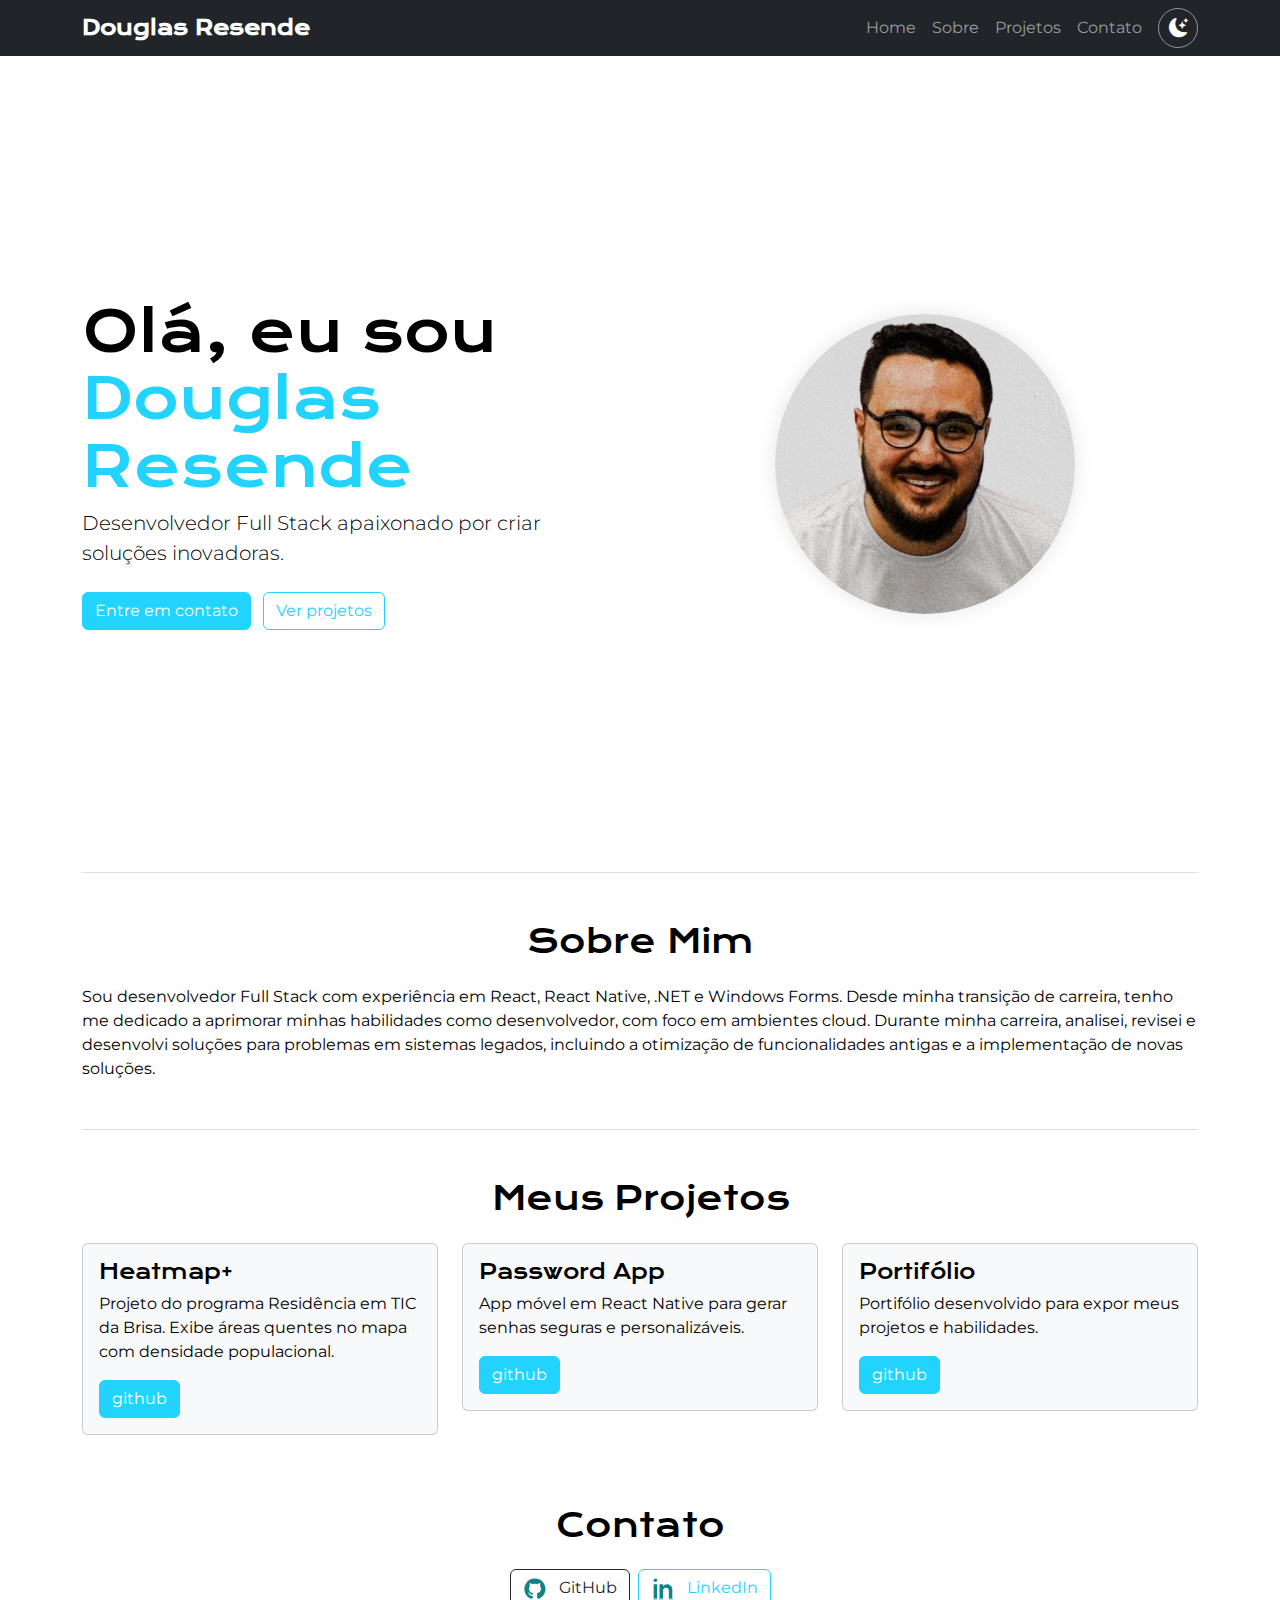
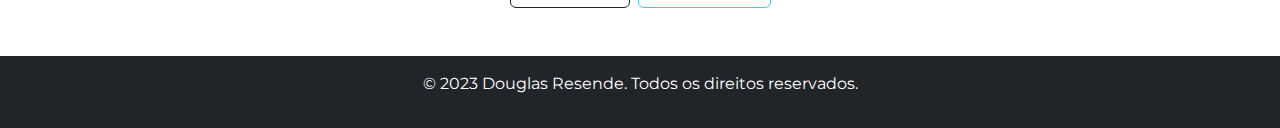
==== commit d6bd42bf: ":bug: fix: ajuste botão thema" ====
--- a/index.html
+++ b/index.html
@@ -30,9 +30,8 @@
                             <a class="nav-link" href="#contato">Contato</a>
                         </li>
                     </ul>
-                    <button id="theme-toggle" class="apresentacao__links_navegacao">
-                        <img src="./assets/theme-icon.svg" alt="Ícone de tema">
-                        Trocar Tema
+                    <button id="theme-toggle" class="btn btn-outline-light ms-2" aria-label="Alternar tema">
+                        <i class="bi bi-moon-stars-fill"></i>
                     </button>
                 </div>
             </div>
--- a/styles/styles.css
+++ b/styles/styles.css
@@ -1,4 +1,5 @@
 @import url('https://fonts.googleapis.com/css2?family=Krona+One&family=Montserrat:wght@400;600&display=swap');
+@import url("https://cdn.jsdelivr.net/npm/bootstrap-icons@1.10.5/font/bootstrap-icons.css");
 
 /* variáveis  */
 :root {
@@ -400,3 +401,32 @@
 #back-to-top:hover {
     opacity: 1;
 }
+
+#theme-toggle {
+    display: flex;
+    align-items: center;
+    justify-content: center;
+    width: 40px;
+    height: 40px;
+    padding: 0;
+    border-radius: 50%;
+    transition: all 0.3s ease;
+    background-color: transparent;
+    border: 1px solid rgba(255, 255, 255, 0.5);
+}
+
+#theme-toggle:hover {
+    background-color: rgba(255, 255, 255, 0.1);
+}
+
+#theme-toggle i {
+    font-size: 1.2rem;
+    color: #fff;
+}
+
+@media (max-width: 991px) {
+    #theme-toggle {
+        margin-top: 10px;
+        margin-left: 0;
+    }
+}
